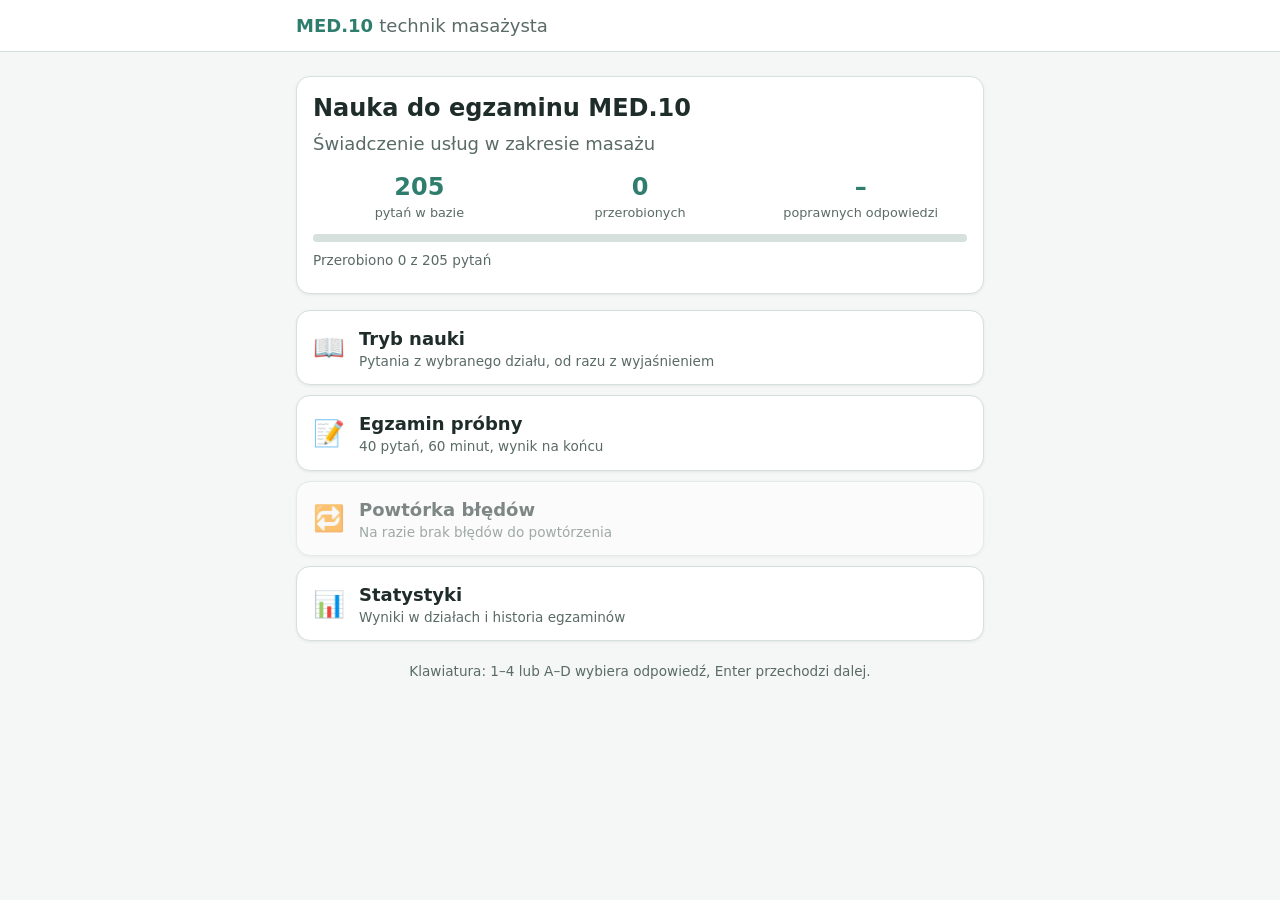
==== technik-masazysta/index.html @ 72b5cc12 "Dodaj aplikację do nauki na egzamin MED.10 (technik masażysta) Tryb nauki, egzamin próbny (40 pytań," ====
<!doctype html>
<html lang="pl">
<head>
  <meta charset="utf-8">
  <meta name="viewport" content="width=device-width, initial-scale=1">
  <meta name="color-scheme" content="light dark">
  <title>MED.10 – nauka do egzaminu</title>
  <link rel="stylesheet" href="style.css">
</head>
<body>
  <header class="naglowek">
    <button type="button" class="logo" data-akcja="menu">MED.10 <span>technik masażysta</span></button>
  </header>

  <main id="app" class="zawartosc">
    <p class="ladowanie">Ładowanie…</p>
  </main>

  <noscript>
    <p class="zawartosc">Ta aplikacja wymaga włączonego JavaScriptu w przeglądarce.</p>
  </noscript>

  <!-- Kolejność ma znaczenie: najpierw przykładowe pytania, potem pełna baza
       (jeśli plik istnieje, nadpisuje window.PYTANIA), na końcu aplikacja. -->
  <script src="pytania-przyklad.js"></script>
  <script src="pytania.js"></script>
  <script src="app.js"></script>
</body>
</html>
---- technik-masazysta/style.css ----
/* MED.10 – spokojne kolory, tryb jasny i ciemny wg ustawień systemu */
:root {
  --tlo: #f4f7f5;
  --karta: #ffffff;
  --tekst: #1f2d2a;
  --tekst-2: #5a6b67;
  --ramka: #d6e0dc;
  --akcent: #2f7d6d;
  --akcent-tekst: #ffffff;
  --akcent-jasny: #e3f1ed;
  --ok: #2e7d4f;
  --ok-tlo: #e3f4e9;
  --blad: #b4463b;
  --blad-tlo: #fbe9e7;
  --ostrzezenie: #9a6a12;
  --ostrzezenie-tlo: #fdf5e2;
  --cien: 0 1px 3px rgba(20, 40, 35, .08);
  --promien: 14px;
  color-scheme: light;
}

@media (prefers-color-scheme: dark) {
  :root {
    --tlo: #121a18;
    --karta: #1b2522;
    --tekst: #e3ebe8;
    --tekst-2: #9fb0ab;
    --ramka: #2f3d39;
    --akcent: #5fb8a3;
    --akcent-tekst: #0f1a17;
    --akcent-jasny: #203632;
    --ok: #6cc795;
    --ok-tlo: #1a3326;
    --blad: #ec8a7f;
    --blad-tlo: #3a1f1c;
    --ostrzezenie: #e5b75a;
    --ostrzezenie-tlo: #352a14;
    --cien: none;
    color-scheme: dark;
  }
}

*, *::before, *::after { box-sizing: border-box; }

html { -webkit-text-size-adjust: 100%; }

body {
  margin: 0;
  background: var(--tlo);
  color: var(--tekst);
  font-family: system-ui, -apple-system, "Segoe UI", Roboto, Arial, sans-serif;
  font-size: 18px;
  line-height: 1.5;
  overflow-x: hidden;
  overflow-wrap: anywhere;
}

h1 { font-size: 1.5rem; line-height: 1.25; margin: .4em 0 .6em; }
h2 { font-size: 1.2rem; margin: 1.4em 0 .6em; }
h3 { font-size: 1.05rem; margin: .2em 0 .6em; }
p { margin: .5em 0; }
code { font-size: .9em; }

button {
  font: inherit;
  color: inherit;
  cursor: pointer;
  -webkit-tap-highlight-color: transparent;
}
button:disabled { cursor: default; }
button:focus-visible { outline: 3px solid var(--akcent); outline-offset: 2px; }

kbd {
  font: inherit;
  font-size: .75em;
  padding: 0 .4em;
  border: 1px solid currentColor;
  border-radius: 4px;
  opacity: .7;
}

/* ---------- Układ ---------- */

.naglowek {
  background: var(--karta);
  border-bottom: 1px solid var(--ramka);
}
.logo {
  display: block;
  width: 100%;
  max-width: 720px;
  margin: 0 auto;
  padding: 12px 16px;
  background: none;
  border: 0;
  text-align: left;
  font-weight: 700;
  color: var(--akcent);
}
.logo span { font-weight: 400; color: var(--tekst-2); }

.zawartosc {
  max-width: 720px;
  margin: 0 auto;
  padding: 12px 16px 48px;
}

.karta {
  background: var(--karta);
  border: 1px solid var(--ramka);
  border-radius: var(--promien);
  padding: 16px;
  margin: 12px 0;
  box-shadow: var(--cien);
}

.maly, .podpowiedz { font-size: .85rem; color: var(--tekst-2); }
.podpowiedz { text-align: center; margin-top: 20px; }

.uwaga {
  font-size: .85rem;
  color: var(--ostrzezenie);
  background: var(--ostrzezenie-tlo);
  border-radius: 10px;
  padding: 10px 14px;
}

/* ---------- Ekran startowy ---------- */

.powitanie h1 { margin-top: 0; }
.podtytul { color: var(--tekst-2); margin-top: -.4em; }

.liczby {
  display: grid;
  grid-template-columns: repeat(3, 1fr);
  gap: 8px;
  text-align: center;
  margin: 12px 0;
}
.liczby strong { display: block; font-size: 1.5rem; color: var(--akcent); }
.liczby span { display: block; font-size: .8rem; color: var(--tekst-2); line-height: 1.3; }

.tryby { display: grid; gap: 10px; margin-top: 16px; }

.tryb {
  display: flex;
  align-items: center;
  gap: 14px;
  width: 100%;
  min-height: 72px;
  padding: 14px 16px;
  text-align: left;
  background: var(--karta);
  border: 1px solid var(--ramka);
  border-radius: var(--promien);
  box-shadow: var(--cien);
}
.tryb:hover:not(:disabled) { border-color: var(--akcent); }
.tryb:disabled { opacity: .55; }
.tryb.wyrozniony { border: 2px solid var(--akcent); background: var(--akcent-jasny); }
.tryb .ikona { font-size: 1.6rem; flex: none; }
.tryb strong { display: block; }
.tryb small { display: block; color: var(--tekst-2); font-size: .85rem; line-height: 1.35; }

/* ---------- Paski postępu ---------- */

.pasek-postepu {
  height: 8px;
  background: var(--ramka);
  border-radius: 99px;
  overflow: hidden;
  margin: 8px 0;
}
.pasek-postepu > div { height: 100%; background: var(--akcent); border-radius: 99px; transition: width .3s; }
.pasek-postepu.cienki { height: 5px; margin-bottom: 0; }
.pasek-postepu.ok > div { background: var(--ok); }
.pasek-postepu.slabo > div { background: var(--blad); }

/* ---------- Wybór działu ---------- */

.lista-dzialow { display: grid; gap: 10px; margin-bottom: 16px; }
.dzial-przycisk {
  display: block;
  width: 100%;
  padding: 14px 16px;
  text-align: left;
  background: var(--karta);
  border: 1px solid var(--ramka);
  border-radius: var(--promien);
}
.dzial-przycisk:hover { border-color: var(--akcent); }
.dzial-nazwa { display: block; font-weight: 600; }
.dzial-info { display: block; font-size: .85rem; color: var(--tekst-2); }

/* ---------- Pytanie ---------- */

.gora-sesji, .gora-egzaminu {
  display: flex;
  flex-wrap: wrap;
  justify-content: space-between;
  gap: 4px 12px;
  font-size: .85rem;
  color: var(--tekst-2);
}
.gora-egzaminu {
  position: sticky;
  top: 0;
  z-index: 5;
  align-items: center;
  margin: 0 -16px;
  padding: 10px 16px;
  background: var(--tlo);
  border-bottom: 1px solid var(--ramka);
  font-size: 1rem;
}
.licznik {
  font-variant-numeric: tabular-nums;
  font-weight: 700;
  color: var(--tekst);
  background: var(--karta);
  border: 1px solid var(--ramka);
  border-radius: 99px;
  padding: 2px 12px;
}
.licznik.malo-czasu { color: var(--blad); border-color: var(--blad); background: var(--blad-tlo); }

.dobrze { color: var(--ok); }
.zle { color: var(--blad); }

.dzial-etykieta {
  font-size: .8rem;
  color: var(--akcent);
  font-weight: 600;
  margin: 16px 0 4px;
}
.tresc { font-size: 1.2rem; line-height: 1.4; margin: 0 0 16px; }

.odpowiedzi { display: grid; gap: 10px; }
.odp {
  display: flex;
  align-items: flex-start;
  gap: 12px;
  width: 100%;
  min-height: 60px;
  padding: 14px;
  text-align: left;
  background: var(--karta);
  border: 2px solid var(--ramka);
  border-radius: var(--promien);
  transition: border-color .15s, background .15s;
}
.odp:hover:not(:disabled) { border-color: var(--akcent); }
.odp .litera {
  flex: none;
  display: inline-flex;
  align-items: center;
  justify-content: center;
  width: 32px;
  height: 32px;
  border-radius: 50%;
  background: var(--akcent-jasny);
  color: var(--akcent);
  font-weight: 700;
}
.odp .tekst { padding-top: 3px; }
.odp:disabled { opacity: 1; }

.odp.wybrana { border-color: var(--akcent); background: var(--akcent-jasny); }
.odp.wybrana .litera { background: var(--akcent); color: var(--akcent-tekst); }
.odp.poprawna { border-color: var(--ok); background: var(--ok-tlo); }
.odp.poprawna .litera { background: var(--ok); color: var(--karta); }
.odp.bledna { border-color: var(--blad); background: var(--blad-tlo); }
.odp.bledna .litera { background: var(--blad); color: var(--karta); }
.odp.wyszarzona { opacity: .55; }

.wyjasnienie {
  margin: 16px 0;
  padding: 14px 16px;
  border-radius: var(--promien);
  border-left: 5px solid;
}
.wyjasnienie.ok { background: var(--ok-tlo); border-color: var(--ok); }
.wyjasnienie.blad { background: var(--blad-tlo); border-color: var(--blad); }
.werdykt { font-weight: 700; margin-top: 0; }
.zrodlo { font-size: .8rem; color: var(--tekst-2); }

/* ---------- Przyciski ---------- */

.glowny, .drugorzedny, .niebezpieczny, .zakoncz {
  display: block;
  width: 100%;
  min-height: 52px;
  margin: 10px 0;
  padding: 12px 16px;
  border-radius: var(--promien);
  font-weight: 600;
  border: 2px solid transparent;
}
.glowny { background: var(--akcent); color: var(--akcent-tekst); }
.drugorzedny { background: transparent; border-color: var(--ramka); color: var(--tekst); }
.niebezpieczny { background: transparent; border-color: var(--blad); color: var(--blad); }
.zakoncz { background: var(--tekst); color: var(--tlo); margin-top: 20px; }
.glowny:disabled, .drugorzedny:disabled { opacity: .4; }

.przyciski { display: grid; gap: 0 10px; }
.nawigacja { display: grid; grid-template-columns: 1fr 1fr; gap: 10px; margin-top: 16px; }
.nawigacja button { margin: 0; }

@media (min-width: 560px) {
  .przyciski { grid-template-columns: 1fr 1fr; }
}

/* ---------- Siatka numerów pytań (egzamin) ---------- */

.siatka {
  display: grid;
  grid-template-columns: repeat(auto-fill, minmax(44px, 1fr));
  gap: 6px;
}
.nr {
  min-height: 44px;
  padding: 0;
  border-radius: 10px;
  background: var(--karta);
  border: 1px solid var(--ramka);
  font-size: .9rem;
}
.nr.odpowiedziane { background: var(--akcent-jasny); border-color: var(--akcent); color: var(--akcent); font-weight: 700; }
.nr.trafione { background: var(--ok-tlo); border-color: var(--ok); color: var(--ok); font-weight: 700; }
.nr.chybione { background: var(--blad-tlo); border-color: var(--blad); color: var(--blad); font-weight: 700; }
.nr.biezace { outline: 3px solid var(--tekst); outline-offset: 1px; }

.przelacznik {
  display: flex;
  align-items: flex-start;
  gap: 14px;
  cursor: pointer;
}
.przelacznik input { flex: none; width: 24px; height: 24px; margin: 2px 0 0; accent-color: var(--akcent); }
.przelacznik strong { display: block; }
.przelacznik small { display: block; color: var(--tekst-2); font-size: .85rem; line-height: 1.35; }

/* ---------- Wyniki ---------- */

.wynik, .wynik-sesji { text-align: center; }
.duzy { font-size: 2rem; font-weight: 700; margin: .2em 0; }
.werdykt-egzaminu { font-size: 2.2rem; font-weight: 800; letter-spacing: .05em; margin: .2em 0; }
.wynik.zdany { border: 2px solid var(--ok); background: var(--ok-tlo); }
.wynik.zdany .werdykt-egzaminu { color: var(--ok); }
.wynik.niezdany { border: 2px solid var(--blad); background: var(--blad-tlo); }
.wynik.niezdany .werdykt-egzaminu { color: var(--blad); }

.przeglad .twoja { color: var(--blad); }
.przeglad .poprawna-odp { color: var(--ok); }

/* ---------- Statystyki ---------- */

.stat-dzial + .stat-dzial { border-top: 1px solid var(--ramka); padding-top: 12px; margin-top: 12px; }
.stat-naglowek { display: flex; justify-content: space-between; gap: 12px; font-weight: 600; }
.stat-dzial .pasek-postepu { margin-bottom: 4px; }

.historia { list-style: none; padding: 0; margin: 0; }
.historia li {
  display: flex;
  flex-wrap: wrap;
  align-items: center;
  justify-content: space-between;
  gap: 4px 12px;
  padding: 12px 16px;
  margin-bottom: 8px;
  background: var(--karta);
  border: 1px solid var(--ramka);
  border-radius: var(--promien);
}
.odznaka {
  font-size: .75rem;
  font-weight: 700;
  padding: 2px 10px;
  border-radius: 99px;
}
.odznaka.ok { color: var(--ok); background: var(--ok-tlo); }
.odznaka.blad { color: var(--blad); background: var(--blad-tlo); }

.ladowanie { color: var(--tekst-2); text-align: center; }

@media (prefers-reduced-motion: reduce) {
  * { transition: none !important; scroll-behavior: auto !important; }
}
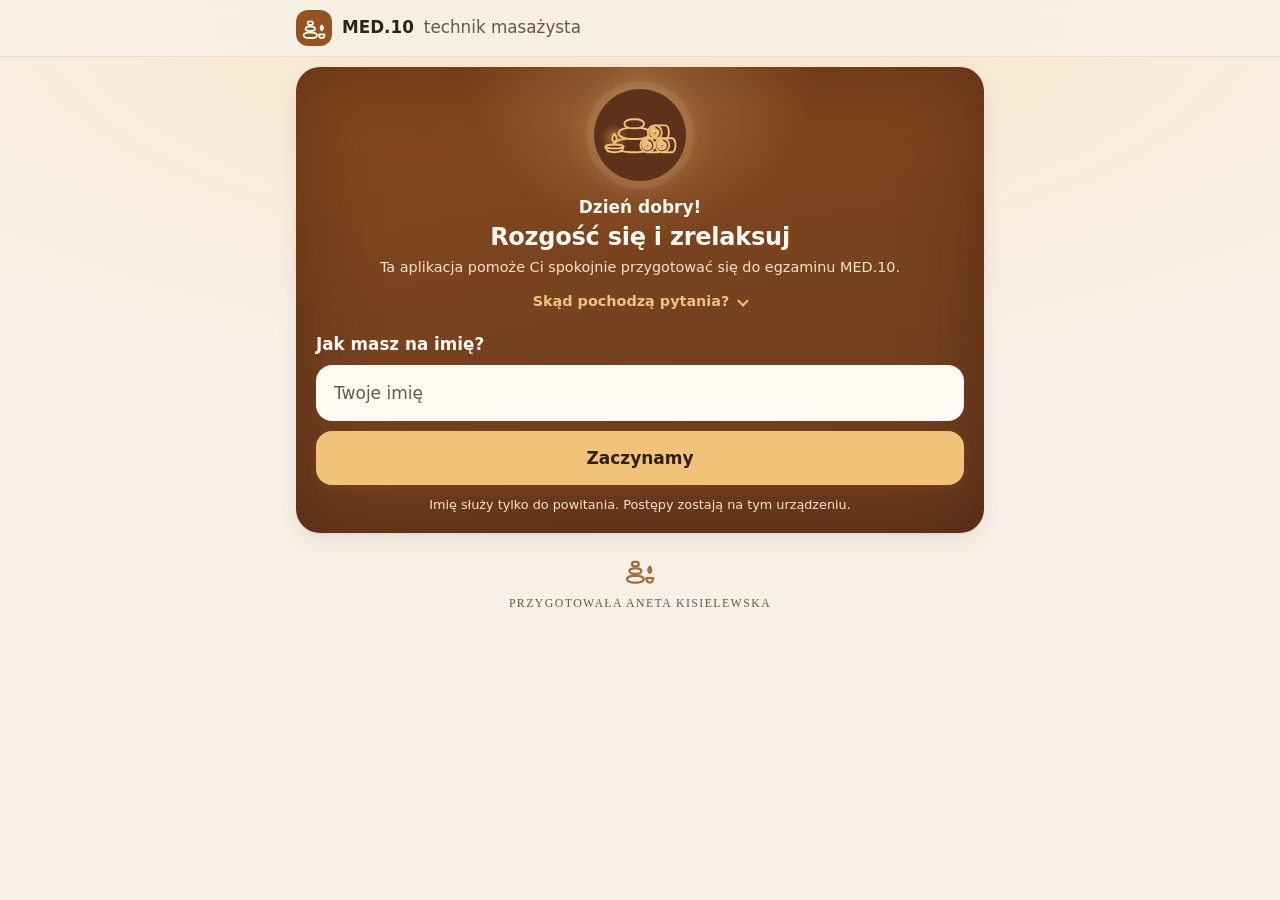
==== commit 2fbf96af: "Nowy wygląd „Olejek i świeca”, imię ucznia i pełna baza 401 pytań - ciepły design gabinetu (jasny i " ====
--- a/technik-masazysta/index.html
+++ b/technik-masazysta/index.html
@@ -5,11 +5,20 @@
   <meta name="viewport" content="width=device-width, initial-scale=1">
   <meta name="color-scheme" content="light dark">
   <title>MED.10 – nauka do egzaminu</title>
+  <meta name="theme-color" content="#f7f0e6" media="(prefers-color-scheme: light)">
+  <meta name="theme-color" content="#1a120d" media="(prefers-color-scheme: dark)">
+  <meta name="apple-mobile-web-app-title" content="MED.10">
+  <link rel="icon" href="favicon.svg" type="image/svg+xml">
+  <link rel="icon" href="icon-192.png" sizes="192x192" type="image/png">
+  <link rel="apple-touch-icon" href="apple-touch-icon.png">
   <link rel="stylesheet" href="style.css">
 </head>
 <body>
   <header class="naglowek">
-    <button type="button" class="logo" data-akcja="menu">MED.10 <span>technik masażysta</span></button>
+    <div class="naglowek-wnetrze">
+      <button type="button" class="logo" data-akcja="menu">MED.10 <span>technik masażysta</span></button>
+      <button type="button" class="kto" id="kto" data-akcja="imie" hidden></button>
+    </div>
   </header>
 
   <main id="app" class="zawartosc">
--- a/technik-masazysta/style.css
+++ b/technik-masazysta/style.css
@@ -1,388 +1,505 @@
-/* MED.10 – spokojne kolory, tryb jasny i ciemny wg ustawień systemu */
+/* MED.10 – wygląd „Olejek i świeca”: ciepły gabinet masażu w półcieniu.
+   Motyw jasny domyślnie, ciemny wg ustawień systemu (prefers-color-scheme). */
+
 :root {
-  --tlo: #f4f7f5;
-  --karta: #ffffff;
-  --tekst: #1f2d2a;
-  --tekst-2: #5a6b67;
-  --ramka: #d6e0dc;
-  --akcent: #2f7d6d;
-  --akcent-tekst: #ffffff;
-  --akcent-jasny: #e3f1ed;
-  --ok: #2e7d4f;
-  --ok-tlo: #e3f4e9;
-  --blad: #b4463b;
-  --blad-tlo: #fbe9e7;
-  --ostrzezenie: #9a6a12;
-  --ostrzezenie-tlo: #fdf5e2;
-  --cien: 0 1px 3px rgba(20, 40, 35, .08);
-  --promien: 14px;
+  --tlo: #f7f0e6;          /* ciepły len, ręcznik */
+  --karta: #fffaf3;
+  --karta-2: #f9f0e3;
+  --tekst: #2e2219;        /* espresso */
+  --tekst-2: #6b5646;
+  --ramka: #e8dccb;
+  --akcent: #93541f;       /* drewno tekowe / cynamon */
+  --akcent-tekst: #fff8ee;
+  --akcent-jasny: #f6e3d6;
+  --hero-od: #6a3a20;      /* półcień */
+  --hero-do: #86491f;      /* światło świecy */
+  --hero-tekst: #fff8ee;
+  --hero-tekst-2: #f7e2c8;
+  --hero-pasek: #f2c27b;   /* miód */
+  --hero-przycisk-tekst: #2e2219;
+  --godlo-tlo: #5e321a;
+  --godlo-motyw: url("data:image/svg+xml,%3Csvg xmlns='http://www.w3.org/2000/svg' viewBox='0 0 120 120'%3E%3Cdefs%3E%3CradialGradient id='poswiata'%3E%3Cstop offset='0' stop-color='%23ffb45a' stop-opacity='.45'/%3E%3Cstop offset='1' stop-color='%23ffb45a' stop-opacity='0'/%3E%3C/radialGradient%3E%3C/defs%3E%3Cg transform='translate%2860 61%29 scale%281.15%29 translate%28-59 -68%29'%3E%3Cg fill='none' stroke='%23f2c27b' stroke-width='2.3' stroke-linecap='round' stroke-linejoin='round'%3E%3Crect x='27' y='71' width='50' height='17' rx='21' ry='8.5' fill='%235e321a'/%3E%3Crect x='33' y='58' width='38' height='14' rx='15.96' ry='7' fill='%235e321a'/%3E%3Crect x='40' y='48' width='24' height='11' rx='10.08' ry='5.5' fill='%235e321a'/%3E%3Cpath d='M77 55.5H90.17a3.83 8.5 0 0 1 0 17H77' fill='%235e321a'/%3E%3Ccircle cx='77' cy='64' r='8.5' fill='%235e321a'/%3E%3Cpath d='M76.1 64 L76.06 63.88 L76.03 63.74 L76.03 63.6 L76.05 63.45 L76.09 63.3 L76.15 63.15 L76.24 63.01 L76.35 62.87 L76.48 62.75 L76.64 62.65 L76.81 62.56 L77 62.5 L77.2 62.46 L77.41 62.46 L77.63 62.48 L77.85 62.53 L78.06 62.61 L78.27 62.73 L78.47 62.87 L78.64 63.05 L78.8 63.25 L78.93 63.48 L79.03 63.73 L79.1 64 L79.13 64.28 L79.12 64.57 L79.08 64.86 L78.99 65.15 L78.86 65.43 L78.7 65.7 L78.49 65.94 L78.25 66.16 L77.97 66.35 L77.67 66.51 L77.35 66.62 L77 66.7 L76.64 66.72 L76.28 66.7 L75.91 66.63 L75.55 66.51 L75.21 66.34 L74.88 66.12 L74.58 65.85 L74.32 65.55 L74.09 65.2 L73.91 64.83 L73.78 64.42 L73.7 64 L73.68 63.56 L73.72 63.12 L73.82 62.68 L73.97 62.25 L74.19 61.84 L74.46 61.46 L74.78 61.11 L75.15 60.8 L75.57 60.54 L76.02 60.33 L76.5 60.19 L77 60.11 L77.51 60.09 L78.03 60.14 L78.55 60.26 L79.05 60.45 L79.52 60.71 L79.97 61.03 L80.37 61.42 L80.72 61.85 L81.01 62.34 L81.24 62.86 L81.41 63.42 L81.49 64 L81.5 64.59 L81.44 65.19 L81.29 65.78 L81.06 66.35 L80.76 66.89 L80.39 67.39 L79.95 67.84 L79.45 68.24 L78.89 68.57 L78.29 68.82 L77.66 69 L77 69.09 L76.33 69.1 L75.66 69.02 L74.99 68.84 L74.35 68.58 L73.75 68.24 L73.19 67.81 L72.68 67.31 L72.24 66.75 L71.88 66.12 L71.6 65.45 L71.41 64.74 L71.31 64 L71.31 63.25 L71.41 62.5 L71.6 61.76 L71.9 61.05 L72.29 60.38 L72.76 59.76 L73.32 59.21 L73.95 58.73 L74.65 58.33 L75.4 58.02 L76.19 57.81 L77 57.71' fill='none'/%3E%3Cpath d='M68 71H81.17a3.83 8.5 0 0 1 0 17H68' fill='%235e321a'/%3E%3Ccircle cx='68' cy='79.5' r='8.5' fill='%235e321a'/%3E%3Cpath d='M67.1 79.5 L67.06 79.38 L67.03 79.24 L67.03 79.1 L67.05 78.95 L67.09 78.8 L67.15 78.65 L67.24 78.51 L67.35 78.37 L67.48 78.25 L67.64 78.15 L67.81 78.06 L68 78 L68.2 77.96 L68.41 77.96 L68.63 77.98 L68.85 78.03 L69.06 78.11 L69.27 78.23 L69.47 78.37 L69.64 78.55 L69.8 78.75 L69.93 78.98 L70.03 79.23 L70.1 79.5 L70.13 79.78 L70.12 80.07 L70.08 80.36 L69.99 80.65 L69.86 80.93 L69.7 81.2 L69.49 81.44 L69.25 81.66 L68.97 81.85 L68.67 82.01 L68.35 82.12 L68 82.2 L67.64 82.22 L67.28 82.2 L66.91 82.13 L66.55 82.01 L66.21 81.84 L65.88 81.62 L65.58 81.35 L65.32 81.05 L65.09 80.7 L64.91 80.33 L64.78 79.92 L64.7 79.5 L64.68 79.06 L64.72 78.62 L64.82 78.18 L64.97 77.75 L65.19 77.34 L65.46 76.96 L65.78 76.61 L66.15 76.3 L66.57 76.04 L67.02 75.83 L67.5 75.69 L68 75.61 L68.51 75.59 L69.03 75.64 L69.55 75.76 L70.05 75.95 L70.52 76.21 L70.97 76.53 L71.37 76.92 L71.72 77.35 L72.01 77.84 L72.24 78.36 L72.41 78.92 L72.49 79.5 L72.5 80.09 L72.44 80.69 L72.29 81.28 L72.06 81.85 L71.76 82.39 L71.39 82.89 L70.95 83.34 L70.45 83.74 L69.89 84.07 L69.29 84.32 L68.66 84.5 L68 84.59 L67.33 84.6 L66.66 84.52 L65.99 84.34 L65.35 84.08 L64.75 83.74 L64.19 83.31 L63.68 82.81 L63.24 82.25 L62.88 81.62 L62.6 80.95 L62.41 80.24 L62.31 79.5 L62.31 78.75 L62.41 78 L62.6 77.26 L62.9 76.55 L63.29 75.88 L63.76 75.26 L64.32 74.71 L64.95 74.23 L65.65 73.83 L66.4 73.52 L67.19 73.31 L68 73.21' fill='none'/%3E%3Cpath d='M86 71H98.17a3.83 8.5 0 0 1 0 17H86' fill='%235e321a'/%3E%3Ccircle cx='86' cy='79.5' r='8.5' fill='%235e321a'/%3E%3Cpath d='M85.1 79.5 L85.06 79.38 L85.03 79.24 L85.03 79.1 L85.05 78.95 L85.09 78.8 L85.15 78.65 L85.24 78.51 L85.35 78.37 L85.48 78.25 L85.64 78.15 L85.81 78.06 L86 78 L86.2 77.96 L86.41 77.96 L86.63 77.98 L86.85 78.03 L87.06 78.11 L87.27 78.23 L87.47 78.37 L87.64 78.55 L87.8 78.75 L87.93 78.98 L88.03 79.23 L88.1 79.5 L88.13 79.78 L88.12 80.07 L88.08 80.36 L87.99 80.65 L87.86 80.93 L87.7 81.2 L87.49 81.44 L87.25 81.66 L86.97 81.85 L86.67 82.01 L86.35 82.12 L86 82.2 L85.64 82.22 L85.28 82.2 L84.91 82.13 L84.55 82.01 L84.21 81.84 L83.88 81.62 L83.58 81.35 L83.32 81.05 L83.09 80.7 L82.91 80.33 L82.78 79.92 L82.7 79.5 L82.68 79.06 L82.72 78.62 L82.82 78.18 L82.97 77.75 L83.19 77.34 L83.46 76.96 L83.78 76.61 L84.15 76.3 L84.57 76.04 L85.02 75.83 L85.5 75.69 L86 75.61 L86.51 75.59 L87.03 75.64 L87.55 75.76 L88.05 75.95 L88.52 76.21 L88.97 76.53 L89.37 76.92 L89.72 77.35 L90.01 77.84 L90.24 78.36 L90.41 78.92 L90.49 79.5 L90.5 80.09 L90.44 80.69 L90.29 81.28 L90.06 81.85 L89.76 82.39 L89.39 82.89 L88.95 83.34 L88.45 83.74 L87.89 84.07 L87.29 84.32 L86.66 84.5 L86 84.59 L85.33 84.6 L84.66 84.52 L83.99 84.34 L83.35 84.08 L82.75 83.74 L82.19 83.31 L81.68 82.81 L81.24 82.25 L80.88 81.62 L80.6 80.95 L80.41 80.24 L80.31 79.5 L80.31 78.75 L80.41 78 L80.6 77.26 L80.9 76.55 L81.29 75.88 L81.76 75.26 L82.32 74.71 L82.95 74.23 L83.65 73.83 L84.4 73.52 L85.19 73.31 L86 73.21' fill='none'/%3E%3Ccircle cx='28' cy='70' r='16' fill='url%28%23poswiata%29' stroke='none'/%3E%3Cpath d='M17 81C17 86.5 22 88 28 88S39 86.5 39 81' fill='%235e321a'/%3E%3Cellipse cx='28' cy='81' rx='11' ry='2.4' fill='%235e321a'/%3E%3Cpath d='M28 78.6V76'/%3E%3Cpath d='M28 65.5C31.4 70 31.4 74.4 28 75.4 24.6 74.4 24.6 70 28 65.5Z' fill='%235e321a'/%3E%3C/g%3E%3C/g%3E%3C/svg%3E");
+  --poswiata: rgba(255, 206, 140, .30);
+  --winieta: radial-gradient(120% 70% at 50% 0%, rgba(255, 222, 180, .55), transparent 60%);
+  --ok: #36703a;
+  --ok-tlo: #e7f1dc;
+  --blad: #b02a22;
+  --blad-tlo: #fbe4dc;
+  --ostrzezenie: #8a5a0a;
+  --ostrzezenie-tlo: #fbefd6;
+  --t-oliwka: #e8ead2;   --i-oliwka: #5b6324;
+  --t-wrzos: #eee4ec;    --i-wrzos: #74476a;
+  --t-glina: #f8e0d2;    --i-glina: #9a4426;
+  --t-miod: #f8e8c6;     --i-miod: #7f5a10;
+  --cien: 0 1px 2px rgba(74, 44, 20, .07), 0 6px 20px rgba(110, 64, 30, .10);
+  --cien-przycisk: 0 3px 10px rgba(147, 84, 31, .30);
+  --ramka-karty: transparent;
   color-scheme: light;
 }
 
 @media (prefers-color-scheme: dark) {
   :root {
-    --tlo: #121a18;
-    --karta: #1b2522;
-    --tekst: #e3ebe8;
-    --tekst-2: #9fb0ab;
-    --ramka: #2f3d39;
-    --akcent: #5fb8a3;
-    --akcent-tekst: #0f1a17;
-    --akcent-jasny: #203632;
-    --ok: #6cc795;
-    --ok-tlo: #1a3326;
-    --blad: #ec8a7f;
-    --blad-tlo: #3a1f1c;
-    --ostrzezenie: #e5b75a;
-    --ostrzezenie-tlo: #352a14;
-    --cien: none;
+    --tlo: #1a120d;          /* gabinet przy świecach */
+    --karta: #251a13;
+    --karta-2: #2e2118;
+    --tekst: #f3e6d6;
+    --tekst-2: #c0a58c;
+    --ramka: #3d2c20;
+    --akcent: #e0a15a;       /* bursztyn */
+    --akcent-tekst: #2a1a0c;
+    --akcent-jasny: #3a2715;
+    --hero-od: #2e1c11;
+    --hero-do: #5a3520;
+    --hero-tekst: #fbecd8;
+    --hero-tekst-2: #e9cfae;
+    --hero-pasek: #e0a15a;
+    --hero-przycisk-tekst: #2a1a0c;
+    --godlo-tlo: #2a190f;
+    --godlo-motyw: url("data:image/svg+xml,%3Csvg xmlns='http://www.w3.org/2000/svg' viewBox='0 0 120 120'%3E%3Cdefs%3E%3CradialGradient id='poswiata'%3E%3Cstop offset='0' stop-color='%23ffb45a' stop-opacity='.45'/%3E%3Cstop offset='1' stop-color='%23ffb45a' stop-opacity='0'/%3E%3C/radialGradient%3E%3C/defs%3E%3Cg transform='translate%2860 61%29 scale%281.15%29 translate%28-59 -68%29'%3E%3Cg fill='none' stroke='%23e0a15a' stroke-width='2.3' stroke-linecap='round' stroke-linejoin='round'%3E%3Crect x='27' y='71' width='50' height='17' rx='21' ry='8.5' fill='%232a190f'/%3E%3Crect x='33' y='58' width='38' height='14' rx='15.96' ry='7' fill='%232a190f'/%3E%3Crect x='40' y='48' width='24' height='11' rx='10.08' ry='5.5' fill='%232a190f'/%3E%3Cpath d='M77 55.5H90.17a3.83 8.5 0 0 1 0 17H77' fill='%232a190f'/%3E%3Ccircle cx='77' cy='64' r='8.5' fill='%232a190f'/%3E%3Cpath d='M76.1 64 L76.06 63.88 L76.03 63.74 L76.03 63.6 L76.05 63.45 L76.09 63.3 L76.15 63.15 L76.24 63.01 L76.35 62.87 L76.48 62.75 L76.64 62.65 L76.81 62.56 L77 62.5 L77.2 62.46 L77.41 62.46 L77.63 62.48 L77.85 62.53 L78.06 62.61 L78.27 62.73 L78.47 62.87 L78.64 63.05 L78.8 63.25 L78.93 63.48 L79.03 63.73 L79.1 64 L79.13 64.28 L79.12 64.57 L79.08 64.86 L78.99 65.15 L78.86 65.43 L78.7 65.7 L78.49 65.94 L78.25 66.16 L77.97 66.35 L77.67 66.51 L77.35 66.62 L77 66.7 L76.64 66.72 L76.28 66.7 L75.91 66.63 L75.55 66.51 L75.21 66.34 L74.88 66.12 L74.58 65.85 L74.32 65.55 L74.09 65.2 L73.91 64.83 L73.78 64.42 L73.7 64 L73.68 63.56 L73.72 63.12 L73.82 62.68 L73.97 62.25 L74.19 61.84 L74.46 61.46 L74.78 61.11 L75.15 60.8 L75.57 60.54 L76.02 60.33 L76.5 60.19 L77 60.11 L77.51 60.09 L78.03 60.14 L78.55 60.26 L79.05 60.45 L79.52 60.71 L79.97 61.03 L80.37 61.42 L80.72 61.85 L81.01 62.34 L81.24 62.86 L81.41 63.42 L81.49 64 L81.5 64.59 L81.44 65.19 L81.29 65.78 L81.06 66.35 L80.76 66.89 L80.39 67.39 L79.95 67.84 L79.45 68.24 L78.89 68.57 L78.29 68.82 L77.66 69 L77 69.09 L76.33 69.1 L75.66 69.02 L74.99 68.84 L74.35 68.58 L73.75 68.24 L73.19 67.81 L72.68 67.31 L72.24 66.75 L71.88 66.12 L71.6 65.45 L71.41 64.74 L71.31 64 L71.31 63.25 L71.41 62.5 L71.6 61.76 L71.9 61.05 L72.29 60.38 L72.76 59.76 L73.32 59.21 L73.95 58.73 L74.65 58.33 L75.4 58.02 L76.19 57.81 L77 57.71' fill='none'/%3E%3Cpath d='M68 71H81.17a3.83 8.5 0 0 1 0 17H68' fill='%232a190f'/%3E%3Ccircle cx='68' cy='79.5' r='8.5' fill='%232a190f'/%3E%3Cpath d='M67.1 79.5 L67.06 79.38 L67.03 79.24 L67.03 79.1 L67.05 78.95 L67.09 78.8 L67.15 78.65 L67.24 78.51 L67.35 78.37 L67.48 78.25 L67.64 78.15 L67.81 78.06 L68 78 L68.2 77.96 L68.41 77.96 L68.63 77.98 L68.85 78.03 L69.06 78.11 L69.27 78.23 L69.47 78.37 L69.64 78.55 L69.8 78.75 L69.93 78.98 L70.03 79.23 L70.1 79.5 L70.13 79.78 L70.12 80.07 L70.08 80.36 L69.99 80.65 L69.86 80.93 L69.7 81.2 L69.49 81.44 L69.25 81.66 L68.97 81.85 L68.67 82.01 L68.35 82.12 L68 82.2 L67.64 82.22 L67.28 82.2 L66.91 82.13 L66.55 82.01 L66.21 81.84 L65.88 81.62 L65.58 81.35 L65.32 81.05 L65.09 80.7 L64.91 80.33 L64.78 79.92 L64.7 79.5 L64.68 79.06 L64.72 78.62 L64.82 78.18 L64.97 77.75 L65.19 77.34 L65.46 76.96 L65.78 76.61 L66.15 76.3 L66.57 76.04 L67.02 75.83 L67.5 75.69 L68 75.61 L68.51 75.59 L69.03 75.64 L69.55 75.76 L70.05 75.95 L70.52 76.21 L70.97 76.53 L71.37 76.92 L71.72 77.35 L72.01 77.84 L72.24 78.36 L72.41 78.92 L72.49 79.5 L72.5 80.09 L72.44 80.69 L72.29 81.28 L72.06 81.85 L71.76 82.39 L71.39 82.89 L70.95 83.34 L70.45 83.74 L69.89 84.07 L69.29 84.32 L68.66 84.5 L68 84.59 L67.33 84.6 L66.66 84.52 L65.99 84.34 L65.35 84.08 L64.75 83.74 L64.19 83.31 L63.68 82.81 L63.24 82.25 L62.88 81.62 L62.6 80.95 L62.41 80.24 L62.31 79.5 L62.31 78.75 L62.41 78 L62.6 77.26 L62.9 76.55 L63.29 75.88 L63.76 75.26 L64.32 74.71 L64.95 74.23 L65.65 73.83 L66.4 73.52 L67.19 73.31 L68 73.21' fill='none'/%3E%3Cpath d='M86 71H98.17a3.83 8.5 0 0 1 0 17H86' fill='%232a190f'/%3E%3Ccircle cx='86' cy='79.5' r='8.5' fill='%232a190f'/%3E%3Cpath d='M85.1 79.5 L85.06 79.38 L85.03 79.24 L85.03 79.1 L85.05 78.95 L85.09 78.8 L85.15 78.65 L85.24 78.51 L85.35 78.37 L85.48 78.25 L85.64 78.15 L85.81 78.06 L86 78 L86.2 77.96 L86.41 77.96 L86.63 77.98 L86.85 78.03 L87.06 78.11 L87.27 78.23 L87.47 78.37 L87.64 78.55 L87.8 78.75 L87.93 78.98 L88.03 79.23 L88.1 79.5 L88.13 79.78 L88.12 80.07 L88.08 80.36 L87.99 80.65 L87.86 80.93 L87.7 81.2 L87.49 81.44 L87.25 81.66 L86.97 81.85 L86.67 82.01 L86.35 82.12 L86 82.2 L85.64 82.22 L85.28 82.2 L84.91 82.13 L84.55 82.01 L84.21 81.84 L83.88 81.62 L83.58 81.35 L83.32 81.05 L83.09 80.7 L82.91 80.33 L82.78 79.92 L82.7 79.5 L82.68 79.06 L82.72 78.62 L82.82 78.18 L82.97 77.75 L83.19 77.34 L83.46 76.96 L83.78 76.61 L84.15 76.3 L84.57 76.04 L85.02 75.83 L85.5 75.69 L86 75.61 L86.51 75.59 L87.03 75.64 L87.55 75.76 L88.05 75.95 L88.52 76.21 L88.97 76.53 L89.37 76.92 L89.72 77.35 L90.01 77.84 L90.24 78.36 L90.41 78.92 L90.49 79.5 L90.5 80.09 L90.44 80.69 L90.29 81.28 L90.06 81.85 L89.76 82.39 L89.39 82.89 L88.95 83.34 L88.45 83.74 L87.89 84.07 L87.29 84.32 L86.66 84.5 L86 84.59 L85.33 84.6 L84.66 84.52 L83.99 84.34 L83.35 84.08 L82.75 83.74 L82.19 83.31 L81.68 82.81 L81.24 82.25 L80.88 81.62 L80.6 80.95 L80.41 80.24 L80.31 79.5 L80.31 78.75 L80.41 78 L80.6 77.26 L80.9 76.55 L81.29 75.88 L81.76 75.26 L82.32 74.71 L82.95 74.23 L83.65 73.83 L84.4 73.52 L85.19 73.31 L86 73.21' fill='none'/%3E%3Ccircle cx='28' cy='70' r='16' fill='url%28%23poswiata%29' stroke='none'/%3E%3Cpath d='M17 81C17 86.5 22 88 28 88S39 86.5 39 81' fill='%232a190f'/%3E%3Cellipse cx='28' cy='81' rx='11' ry='2.4' fill='%232a190f'/%3E%3Cpath d='M28 78.6V76'/%3E%3Cpath d='M28 65.5C31.4 70 31.4 74.4 28 75.4 24.6 74.4 24.6 70 28 65.5Z' fill='%232a190f'/%3E%3C/g%3E%3C/g%3E%3C/svg%3E");
+    --poswiata: rgba(255, 170, 80, .28);
+    --winieta: radial-gradient(120% 60% at 50% 0%, rgba(224, 150, 70, .16), transparent 65%);
+    --ok: #8fcf7e;
+    --ok-tlo: #1f2c17;
+    --blad: #f0846f;
+    --blad-tlo: #3d1c15;
+    --ostrzezenie: #e8b860;
+    --ostrzezenie-tlo: #33250f;
+    --t-oliwka: #2c2d18;   --i-oliwka: #c9cf8a;
+    --t-wrzos: #33222f;    --i-wrzos: #e0b4d4;
+    --t-glina: #3a2017;    --i-glina: #f0a585;
+    --t-miod: #3a2c12;     --i-miod: #ecc26d;
+    --cien: 0 6px 22px rgba(0, 0, 0, .35);
+    --cien-przycisk: 0 0 18px rgba(224, 161, 90, .22);
+    --ramka-karty: #33251b;
     color-scheme: dark;
   }
-}
-
-*, *::before, *::after { box-sizing: border-box; }
+.logo::before { background-image: url("data:image/svg+xml,%3Csvg xmlns='http://www.w3.org/2000/svg' viewBox='0 0 24 24'%3E%3Cg fill='none' stroke='%232a1a0c' stroke-width='1.8' stroke-linecap='round' stroke-linejoin='round'%3E%3Crect x='1.6' y='16.6' width='13.4' height='5.4' rx='5' ry='2.7'/%3E%3Crect x='3.6' y='10.6' width='9.4' height='4.4' rx='3.6' ry='2.2'/%3E%3Crect x='5.6' y='5.4' width='5.4' height='3.6' rx='2' ry='1.8'/%3E%3Cpath d='M17 18.4h5.6c0 2.2-1.3 3.6-2.8 3.6s-2.8-1.4-2.8-3.6z'/%3E%3Cpath d='M19.8 9.4c1.3 1.6 1.5 3.6 0 4.9-1.5-1.3-1.3-3.3 0-4.9z'/%3E%3C/g%3E%3C/svg%3E"); }
+}
 
 html { -webkit-text-size-adjust: 100%; }
-
+/* ---------- Baza ---------- */
 body {
   margin: 0;
+  min-height: 100vh;
+  overflow-x: hidden;
+  -webkit-tap-highlight-color: transparent;
+  --promien: 18px;
+  --promien-maly: 12px;
+  background: var(--winieta), var(--tlo);
+  color: var(--tekst);
+  font-family: ui-rounded, "SF Pro Rounded", system-ui, -apple-system, "Segoe UI", Roboto, Arial, sans-serif;
+  font-size: 17px;
+  line-height: 1.5;
+  overflow-wrap: anywhere;
+}
+*, *::before, *::after { box-sizing: border-box; }
+h1 { font-size: 1.6rem; line-height: 1.2; letter-spacing: -.01em; margin: .3em 0 .5em; font-weight: 750; }
+h2 { font-size: 1.15rem; margin: 1.4em 0 .6em; font-weight: 700; }
+p { margin: .5em 0; }
+button { font: inherit; color: inherit; cursor: pointer; }
+
+/* ---------- nagłówek ---------- */
+.naglowek {
+  position: sticky; top: 0; z-index: 10;
   background: var(--tlo);
-  color: var(--tekst);
-  font-family: system-ui, -apple-system, "Segoe UI", Roboto, Arial, sans-serif;
-  font-size: 18px;
-  line-height: 1.5;
-  overflow-x: hidden;
-  overflow-wrap: anywhere;
-}
-
-h1 { font-size: 1.5rem; line-height: 1.25; margin: .4em 0 .6em; }
-h2 { font-size: 1.2rem; margin: 1.4em 0 .6em; }
-h3 { font-size: 1.05rem; margin: .2em 0 .6em; }
-p { margin: .5em 0; }
+  background: color-mix(in srgb, var(--tlo) 88%, transparent);
+  backdrop-filter: blur(10px);
+  -webkit-backdrop-filter: blur(10px);
+  border-bottom: 1px solid var(--ramka);
+}
+.naglowek-wnetrze {
+  display: flex; align-items: center; justify-content: space-between; gap: 8px;
+  max-width: 720px; margin: 0 auto; padding: 0 16px; min-height: 56px;
+}
+.logo {
+  display: flex; align-items: center; gap: 10px; min-height: 48px;
+  padding: 0; background: none; border: 0; text-align: left;
+  font-weight: 800; font-size: 1.05rem; color: var(--tekst);
+}
+.logo::before {
+  content: ""; flex: none; width: 36px; height: 36px; border-radius: 12px;
+  background: var(--akcent) url("data:image/svg+xml,%3Csvg xmlns='http://www.w3.org/2000/svg' viewBox='0 0 24 24'%3E%3Cg fill='none' stroke='%23fff8ee' stroke-width='1.8' stroke-linecap='round' stroke-linejoin='round'%3E%3Crect x='1.6' y='16.6' width='13.4' height='5.4' rx='5' ry='2.7'/%3E%3Crect x='3.6' y='10.6' width='9.4' height='4.4' rx='3.6' ry='2.2'/%3E%3Crect x='5.6' y='5.4' width='5.4' height='3.6' rx='2' ry='1.8'/%3E%3Cpath d='M17 18.4h5.6c0 2.2-1.3 3.6-2.8 3.6s-2.8-1.4-2.8-3.6z'/%3E%3Cpath d='M19.8 9.4c1.3 1.6 1.5 3.6 0 4.9-1.5-1.3-1.3-3.3 0-4.9z'/%3E%3C/g%3E%3C/svg%3E") center / 24px no-repeat;
+}
+.logo span { font-weight: 500; color: var(--tekst-2); }
+
+.kto {
+  display: inline-flex; align-items: center; gap: 8px; min-width: 0; max-width: 55%;
+  min-height: 44px; padding: 4px 14px 4px 4px;
+  background: var(--karta); border: 1px solid var(--ramka); border-radius: 99px;
+  font-size: .9rem; box-shadow: var(--cien);
+}
+.kto[hidden] { display: none; }
+.kto-nazwa { font-weight: 700; overflow: hidden; text-overflow: ellipsis; white-space: nowrap; min-width: 0; }
+.kto-zmien { color: var(--akcent); font-size: .8rem; font-weight: 600; flex: none; }
+
+.awatar {
+  flex: none; display: inline-flex; align-items: center; justify-content: center;
+  width: 44px; height: 44px; border-radius: 50%;
+  background: var(--t-oliwka); color: var(--i-oliwka); font-weight: 800; font-size: 1.1rem;
+}
+.maly-awatar { width: 34px; height: 34px; font-size: .9rem; }
+
+.zawartosc { max-width: 720px; margin: 0 auto; padding: 10px 16px 24px; }
+
+.karta {
+  background: var(--karta);
+  border: 1px solid var(--ramka-karty);
+  border-radius: var(--promien);
+  padding: 18px;
+  margin: 12px 0;
+  box-shadow: var(--cien);
+}
+.maly, .podpowiedz { font-size: .85rem; color: var(--tekst-2); }
+
+/* ---------- ekran startowy ---------- */
+.powitanie {
+  background:
+    radial-gradient(circle at 100% 0%, var(--poswiata), transparent 40%),
+    linear-gradient(160deg, var(--hero-do), var(--hero-od));
+  color: var(--hero-tekst);
+  border: 0;
+  position: relative; overflow: hidden;
+  box-shadow: var(--cien), inset 0 0 60px rgba(40, 18, 6, .35); /* winieta */
+}
+.powitanie { padding: 14px 16px; margin-top: 0; }
+.powitanie h1 { margin: 0 0 2px; font-size: 1.3rem; }
+.powitanie .nadtytul { margin: 0 0 2px; font-size: .9rem; color: var(--hero-tekst-2); font-weight: 600; }
+.powitanie .podtytul { margin: 0 0 10px; font-size: .88rem; color: var(--hero-tekst-2); }
+.powitanie .maly { color: var(--hero-tekst-2); margin: 6px 0 0; font-size: .78rem; line-height: 1.35; }
+.powitanie .liczby { margin: 0 0 8px; gap: 6px; }
+.powitanie .liczby div { padding: 5px 4px; }
+.powitanie .liczby strong { font-size: 1.15rem; }
+.powitanie .liczby span { font-size: .7rem; margin-top: 0; }
+.powitanie .pasek-postepu { height: 8px; margin: 0; }
+.powitanie .liczby div { background: rgba(255, 240, 220, .12); }
+.powitanie .liczby strong { color: var(--hero-tekst); }
+.powitanie .liczby span { color: var(--hero-tekst-2); }
+.powitanie .pasek-postepu { background: rgba(255, 240, 220, .22); }
+.powitanie .pasek-postepu > div { background: var(--hero-pasek); box-shadow: 0 0 10px var(--hero-pasek); }
+
+.liczby { display: grid; grid-template-columns: repeat(3, 1fr); gap: 8px; text-align: center; margin: 12px 0; }
+.liczby div { background: var(--karta-2); border-radius: var(--promien-maly); padding: 10px 4px; }
+.liczby strong { display: block; font-size: 1.45rem; line-height: 1.15; font-weight: 800; color: var(--akcent); font-variant-numeric: tabular-nums; }
+.liczby span { display: block; font-size: .75rem; color: var(--tekst-2); line-height: 1.25; margin-top: 2px; }
+
+.tryby { display: grid; gap: 8px; margin-top: 10px; }
+.tryb {
+  display: flex; align-items: center; gap: 12px; width: 100%; min-height: 62px;
+  padding: 9px 14px; text-align: left;
+  background: var(--karta); border: 1px solid var(--ramka-karty); border-radius: var(--promien);
+  box-shadow: var(--cien);
+}
+/* ikony sekcji: app.js wstawia pusty <span class="ikona ikona-…">, rysunek to maska SVG
+   w kolorze z tokenów (currentColor), więc jeden plik SVG działa w obu motywach */
+.ikona {
+  flex: none; display: inline-flex; align-items: center; justify-content: center;
+  width: 44px; height: 44px; border-radius: 13px;
+  background: var(--t-oliwka); color: var(--i-oliwka);
+}
+.ikona::before {
+  content: ""; width: 24px; height: 24px; background: currentColor;
+  -webkit-mask: var(--ikona) center / contain no-repeat;
+          mask: var(--ikona) center / contain no-repeat;
+}
+.ikona-nauka      { --ikona: url("data:image/svg+xml,%3Csvg xmlns='http://www.w3.org/2000/svg' viewBox='0 0 24 24' fill='none' stroke='black' stroke-width='2' stroke-linecap='round' stroke-linejoin='round'%3E%3Cpath d='M12 7v14'/%3E%3Cpath d='M3 18a1 1 0 0 1-1-1V4a1 1 0 0 1 1-1h5a4 4 0 0 1 4 4 4 4 0 0 1 4-4h5a1 1 0 0 1 1 1v13a1 1 0 0 1-1 1h-6a3 3 0 0 0-3 3 3 3 0 0 0-3-3z'/%3E%3C/svg%3E"); background: var(--t-oliwka); color: var(--i-oliwka); }
+.ikona-egzamin    { --ikona: url("data:image/svg+xml,%3Csvg xmlns='http://www.w3.org/2000/svg' viewBox='0 0 24 24' fill='none' stroke='black' stroke-width='2' stroke-linecap='round' stroke-linejoin='round'%3E%3Crect x='8' y='2' width='8' height='4' rx='1'/%3E%3Cpath d='M16 4h2a2 2 0 0 1 2 2v14a2 2 0 0 1-2 2H6a2 2 0 0 1-2-2V6a2 2 0 0 1 2-2h2'/%3E%3Cpath d='m9 14 2 2 4-4'/%3E%3C/svg%3E"); background: var(--t-wrzos);  color: var(--i-wrzos); }
+.ikona-wznow      { --ikona: url("data:image/svg+xml,%3Csvg xmlns='http://www.w3.org/2000/svg' viewBox='0 0 24 24' fill='none' stroke='black' stroke-width='2' stroke-linecap='round' stroke-linejoin='round'%3E%3Cpath d='M5 22h14M5 2h14'/%3E%3Cpath d='M17 22v-4.2a2 2 0 0 0-.6-1.4L12 12l-4.4 4.4a2 2 0 0 0-.6 1.4V22'/%3E%3Cpath d='M7 2v4.2a2 2 0 0 0 .6 1.4L12 12l4.4-4.4a2 2 0 0 0 .6-1.4V2'/%3E%3C/svg%3E"); background: var(--t-wrzos);  color: var(--i-wrzos); }
+.ikona-powtorka   { --ikona: url("data:image/svg+xml,%3Csvg xmlns='http://www.w3.org/2000/svg' viewBox='0 0 24 24' fill='none' stroke='black' stroke-width='2' stroke-linecap='round' stroke-linejoin='round'%3E%3Cpath d='M21 12a9 9 0 1 1-2.64-6.36L21 8.3'/%3E%3Cpath d='M21 3v5.3h-5.3'/%3E%3Cpath d='M8.6 12.6c0-1.5 1.5-2.6 3.4-2.6s3.4 1.1 3.4 2.6-1.5 2.2-3.4 2.2-3.4-.7-3.4-2.2z'/%3E%3C/svg%3E"); background: var(--t-glina);  color: var(--i-glina); }
+.ikona-kontynuuj  { --ikona: url("data:image/svg+xml,%3Csvg xmlns='http://www.w3.org/2000/svg' viewBox='0 0 24 24' fill='none' stroke='black' stroke-width='2' stroke-linecap='round' stroke-linejoin='round'%3E%3Cpath d='M12 7v14'/%3E%3Cpath d='M3 18a1 1 0 0 1-1-1V4a1 1 0 0 1 1-1h5a4 4 0 0 1 4 4 4 4 0 0 1 4-4h5a1 1 0 0 1 1 1v13a1 1 0 0 1-1 1h-6a3 3 0 0 0-3 3 3 3 0 0 0-3-3z'/%3E%3Cpath d='M15.5 3v7.5l2-1.6 2 1.6V3' fill='black'/%3E%3C/svg%3E"); background: var(--akcent); color: var(--akcent-tekst); }
+.ikona-statystyki { --ikona: url("data:image/svg+xml,%3Csvg xmlns='http://www.w3.org/2000/svg' viewBox='0 0 24 24' fill='none' stroke='black' stroke-width='2' stroke-linecap='round' stroke-linejoin='round'%3E%3Cpath d='M3 21h18'/%3E%3Cpath d='M7 17v-3M12 17V10M17 17V5' stroke-width='3'/%3E%3C/svg%3E"); background: var(--t-miod);   color: var(--i-miod); }
+.tryb.wyrozniony .ikona-wznow { background: var(--akcent); color: var(--akcent-tekst); }
+.tryb strong { display: block; font-weight: 700; }
+.tryb small { display: block; color: var(--tekst-2); font-size: .8rem; line-height: 1.3; }
+.tryb.wyrozniony small { color: var(--tekst); }
+.tryb:disabled { opacity: .5; box-shadow: none; }
+.tryb.wyrozniony { border: 2px solid var(--akcent); background: var(--akcent-jasny); }
+
+/* ---------- paski ---------- */
+.pasek-postepu { height: 10px; background: var(--ramka); border-radius: 99px; overflow: hidden; margin: 8px 0; }
+.pasek-postepu > div { height: 100%; background: var(--akcent); border-radius: 99px; }
+.pasek-postepu.ok > div { background: var(--ok); }
+.pasek-postepu.slabo > div { background: var(--blad); }
+
+/* ---------- pytanie ---------- */
+.gora-sesji { display: flex; flex-wrap: wrap; justify-content: space-between; gap: 4px 12px; font-size: .85rem; color: var(--tekst-2); font-weight: 600; }
+.dobrze { color: var(--ok); }
+.zle { color: var(--blad); }
+.dzial-etykieta {
+  display: inline-block; font-size: .75rem; font-weight: 700; letter-spacing: .02em;
+  color: var(--akcent); background: var(--akcent-jasny);
+  padding: 4px 10px; border-radius: 99px; margin: 10px 0 6px;
+}
+.tresc { font-size: 1.12rem; line-height: 1.38; margin: 0 0 12px; font-weight: 650; }
+.odpowiedzi { display: grid; gap: 8px; }
+.odp {
+  display: flex; align-items: center; gap: 12px; width: 100%; min-height: 52px;
+  padding: 8px 14px 8px 10px; text-align: left;
+  background: var(--karta); border: 2px solid var(--ramka); border-radius: 16px;
+}
+.odp .litera {
+  flex: none; display: inline-flex; align-items: center; justify-content: center;
+  width: 36px; height: 36px; border-radius: 11px;
+  background: var(--akcent-jasny); color: var(--akcent); font-weight: 800;
+}
+.odp .tekst { flex: 1; }
+.odp.poprawna { border-color: var(--ok); background: var(--ok-tlo); }
+.odp.poprawna .litera { background: var(--ok); color: var(--karta); }
+.odp.bledna { border-color: var(--blad); background: var(--blad-tlo); }
+.odp.bledna .litera { background: var(--blad); color: var(--karta); }
+.odp.poprawna::after, .odp.bledna::after {
+  flex: none; font-weight: 800; font-size: 1.1rem; width: 24px; text-align: center;
+}
+.odp.poprawna::after { content: "✓"; color: var(--ok); }
+.odp.bledna::after { content: "✗"; color: var(--blad); }
+.odp.wybrana { border-color: var(--akcent); background: var(--akcent-jasny); }
+.odp.wybrana .litera { background: var(--akcent); color: var(--akcent-tekst); }
+.odp.wyszarzona { opacity: .55; }
+
+.wyjasnienie { margin: 12px 0 0; padding: 10px 16px 2px; border-radius: 16px; border: 0; scroll-margin-bottom: 96px; /* app.js: scrollIntoView({block:'nearest'}) po odpowiedzi */ }
+.wyjasnienie.ok { background: var(--ok-tlo); }
+.wyjasnienie.blad { background: var(--blad-tlo); }
+.wyjasnienie p { margin: .3em 0; font-size: .95rem; }
+.werdykt { font-weight: 800; margin-top: 0; }
+.wyjasnienie.ok .werdykt { color: var(--ok); }
+.wyjasnienie.blad .werdykt { color: var(--blad); }
+/* ---------- rozwijane: details.rozwin ---------- */
+.rozwin > summary {
+  display: flex; align-items: center; gap: 6px; min-height: 44px;
+  list-style: none; cursor: pointer; font-weight: 650; color: var(--akcent);
+  -webkit-tap-highlight-color: transparent;
+}
+.rozwin > summary::-webkit-details-marker { display: none; }
+.rozwin > summary::after {          /* strzałka zamiast „▾” w tekście */
+  content: ""; width: 8px; height: 8px; margin: -3px 0 0 4px;
+  border-right: 2.2px solid currentColor; border-bottom: 2.2px solid currentColor;
+  transform: rotate(45deg); transition: transform .2s;
+}
+.rozwin[open] > summary::after { transform: rotate(-135deg); margin-top: 4px; }
+.rozwin > summary:focus-visible { outline: 3px solid var(--akcent); outline-offset: 2px; border-radius: 8px; }
+.rozwin[open] > :not(summary) { animation: rozwin .2s ease-out; }
+@keyframes rozwin { from { opacity: 0; transform: translateY(-4px); } }
+.wyjasnienie .rozwin > summary { color: var(--tekst); font-size: .92rem; }
+.wyjasnienie .werdykt { margin: 0; }
+.przeglad .rozwin > summary { font-size: .92rem; }
+.przeglad .rozwin p { font-size: .92rem; }
+
+/* ---------- dolny pasek (przyklejony do dołu ekranu) ---------- */
+.dolny-pasek {
+  position: sticky; bottom: 0; z-index: 6;
+  display: grid; grid-template-columns: 1fr 1fr; gap: 10px;
+  margin: 14px -16px 0; padding: 10px 16px calc(10px + env(safe-area-inset-bottom, 0px));
+  background: var(--tlo);
+  background: color-mix(in srgb, var(--tlo) 90%, transparent);
+  -webkit-backdrop-filter: blur(10px); backdrop-filter: blur(10px);
+  border-top: 1px solid var(--ramka);
+  box-shadow: 0 -6px 18px rgba(74, 44, 20, .06);
+}
+.dolny-pasek > button { margin: 0; min-height: 52px; }
+.dolny-pasek > :only-child { grid-column: 1 / -1; }
+.zrodlo { font-size: .78rem !important; color: var(--tekst-2); }
+
+/* ---------- przyciski ---------- */
+.glowny, .drugorzedny, .niebezpieczny, .zakoncz {
+  display: flex; align-items: center; justify-content: center; gap: 8px;
+  width: 100%; min-height: 54px; margin: 10px 0; padding: 12px 16px;
+  border-radius: 16px; font-weight: 700; border: 2px solid transparent;
+}
+.glowny { background: var(--akcent); color: var(--akcent-tekst); box-shadow: var(--cien-przycisk); }
+.drugorzedny { background: var(--karta); border-color: var(--ramka); color: var(--tekst); }
+.niebezpieczny { background: transparent; border-color: var(--blad); color: var(--blad); }
+.zakoncz { background: var(--tekst); color: var(--tlo); margin-top: 18px; }
+.glowny:disabled, .drugorzedny:disabled { opacity: .4; box-shadow: none; }
+.przyciski { display: grid; gap: 0 10px; }
+
+/* ---------- egzamin ---------- */
+.gora-egzaminu {
+  position: sticky; top: 0; z-index: 5;
+  display: flex; align-items: center; justify-content: space-between; gap: 12px;
+  margin: -10px -16px 0; padding: 10px 16px;
+  background: var(--tlo);
+  background: color-mix(in srgb, var(--tlo) 92%, transparent);
+  backdrop-filter: blur(10px);
+  border-bottom: 1px solid var(--ramka);
+  font-size: .95rem; color: var(--tekst-2);
+}
+.gora-egzaminu strong { color: var(--tekst); }
+.licznik {
+  display: inline-flex; align-items: center; gap: 6px;
+  font-variant-numeric: tabular-nums; font-weight: 800; font-size: 1.05rem;
+  color: var(--akcent-tekst); background: var(--akcent);
+  border-radius: 99px; padding: 6px 14px; min-height: 40px;
+}
+.licznik::before {
+  content: ""; width: 18px; height: 18px; background: currentColor;
+  -webkit-mask: url("data:image/svg+xml,%3Csvg xmlns='http://www.w3.org/2000/svg' viewBox='0 0 24 24' fill='none' stroke='black' stroke-width='2.4' stroke-linecap='round' stroke-linejoin='round'%3E%3Ccircle cx='12' cy='14' r='7.5'/%3E%3Cpath d='M12 14V10.5M10 2h4M12 2v4M19 6.5l-1.5 1.5'/%3E%3C/svg%3E") center / contain no-repeat;
+          mask: url("data:image/svg+xml,%3Csvg xmlns='http://www.w3.org/2000/svg' viewBox='0 0 24 24' fill='none' stroke='black' stroke-width='2.4' stroke-linecap='round' stroke-linejoin='round'%3E%3Ccircle cx='12' cy='14' r='7.5'/%3E%3Cpath d='M12 14V10.5M10 2h4M12 2v4M19 6.5l-1.5 1.5'/%3E%3C/svg%3E") center / contain no-repeat;
+}
+.licznik.malo-czasu { color: var(--karta); background: var(--blad); }
+
+.siatka { display: grid; grid-template-columns: repeat(auto-fill, minmax(46px, 1fr)); gap: 6px; }
+.nr {
+  min-height: 46px; padding: 0; border-radius: 12px;
+  background: var(--karta); border: 1px solid var(--ramka); font-size: .9rem; font-weight: 600;
+}
+.nr.odpowiedziane { background: var(--akcent); border-color: var(--akcent); color: var(--akcent-tekst); }
+.nr.trafione { background: var(--ok-tlo); border-color: var(--ok); color: var(--ok); }
+.nr.chybione { background: var(--blad-tlo); border-color: var(--blad); color: var(--blad); }
+.nr.biezace { outline: 3px solid var(--tekst); outline-offset: 2px; }
+
+/* ---------- wynik ---------- */
+.wynik { text-align: center; padding: 24px 18px; }
+.wynik::before {
+  display: flex; align-items: center; justify-content: center; margin: 0 auto 6px;
+  width: 72px; height: 72px; border-radius: 50%; font-size: 2.2rem; font-weight: 800;
+}
+.wynik.zdany { background: var(--ok-tlo); border: 0; }
+.wynik.zdany::before { content: "✓"; background: var(--ok); color: var(--karta); }
+.wynik.niezdany { background: var(--blad-tlo); border: 0; }
+.wynik.niezdany::before { content: "✗"; background: var(--blad); color: var(--karta); }
+.werdykt-egzaminu { font-size: 2rem; font-weight: 850; letter-spacing: .08em; margin: .1em 0; }
+.wynik.zdany .werdykt-egzaminu { color: var(--ok); }
+.wynik.niezdany .werdykt-egzaminu { color: var(--blad); }
+.duzy { font-size: 2.2rem; font-weight: 800; margin: .1em 0; font-variant-numeric: tabular-nums; }
+.wynik-komentarz { font-weight: 650; margin: 0 0 .3em !important; }
+.wynik.zdany .wynik-komentarz { color: var(--ok); }
+.wynik.niezdany .wynik-komentarz { color: var(--tekst); }
+/* ---------- stopka (źródła i autorka) ---------- */
+.stopka { text-align: center; color: var(--tekst-2); margin: 22px 12px 8px; font-size: .78rem; line-height: 1.5; }
+.stopka::before {
+  content: ""; display: block; width: 30px; height: 30px; margin: 0 auto 10px;
+  background: var(--akcent); opacity: .85;
+  -webkit-mask: url("data:image/svg+xml,%3Csvg xmlns='http://www.w3.org/2000/svg' viewBox='0 0 24 24'%3E%3Cg fill='none' stroke='%23000' stroke-width='1.8' stroke-linecap='round' stroke-linejoin='round'%3E%3Crect x='1.6' y='16.6' width='13.4' height='5.4' rx='5' ry='2.7'/%3E%3Crect x='3.6' y='10.6' width='9.4' height='4.4' rx='3.6' ry='2.2'/%3E%3Crect x='5.6' y='5.4' width='5.4' height='3.6' rx='2' ry='1.8'/%3E%3Cpath d='M17 18.4h5.6c0 2.2-1.3 3.6-2.8 3.6s-2.8-1.4-2.8-3.6z'/%3E%3Cpath d='M19.8 9.4c1.3 1.6 1.5 3.6 0 4.9-1.5-1.3-1.3-3.3 0-4.9z'/%3E%3C/g%3E%3C/svg%3E") center / contain no-repeat;
+          mask: url("data:image/svg+xml,%3Csvg xmlns='http://www.w3.org/2000/svg' viewBox='0 0 24 24'%3E%3Cg fill='none' stroke='%23000' stroke-width='1.8' stroke-linecap='round' stroke-linejoin='round'%3E%3Crect x='1.6' y='16.6' width='13.4' height='5.4' rx='5' ry='2.7'/%3E%3Crect x='3.6' y='10.6' width='9.4' height='4.4' rx='3.6' ry='2.2'/%3E%3Crect x='5.6' y='5.4' width='5.4' height='3.6' rx='2' ry='1.8'/%3E%3Cpath d='M17 18.4h5.6c0 2.2-1.3 3.6-2.8 3.6s-2.8-1.4-2.8-3.6z'/%3E%3Cpath d='M19.8 9.4c1.3 1.6 1.5 3.6 0 4.9-1.5-1.3-1.3-3.3 0-4.9z'/%3E%3C/g%3E%3C/svg%3E") center / contain no-repeat;
+}
+.stopka p { margin: 0 0 8px; }
+.stopka .rozwin > summary { justify-content: center; color: var(--tekst-2); font-size: .85rem; }
+.stopka .rozwin p { text-align: left; }
+.stopka .autor {
+  font-family: Georgia, "Times New Roman", serif; font-size: .74rem;
+  letter-spacing: .12em; text-transform: uppercase; color: var(--tekst-2);
+}
+.wynik p:last-child { color: var(--tekst-2); font-size: .9rem; }
+
+/* ---------- statystyki ---------- */
+.stat-dzial + .stat-dzial { border-top: 1px solid var(--ramka); padding-top: 12px; margin-top: 12px; }
+.stat-naglowek { display: flex; justify-content: space-between; gap: 12px; font-weight: 650; font-size: .95rem; }
+.stat-naglowek strong { font-variant-numeric: tabular-nums; white-space: nowrap; }
+.stat-dzial .pasek-postepu { margin: 6px 0 2px; }
+.stat-dzial .maly { margin: 2px 0 0; font-size: .78rem; }
+
+.odznaka { font-size: .72rem; font-weight: 800; padding: 3px 10px; border-radius: 99px; letter-spacing: .03em; }
+.odznaka.ok { color: var(--ok); background: var(--ok-tlo); }
+.odznaka.blad { color: var(--blad); background: var(--blad-tlo); }
+
+/* ---------- ekran powitalny (pierwsze uruchomienie) ---------- */
+.powitalny {
+  position: relative; overflow: hidden; text-align: center;
+  margin: 0; padding: 22px 20px 18px;
+  display: flex; flex-direction: column; justify-content: center;
+  border: 0; border-radius: 24px;
+  background:
+    radial-gradient(circle at 50% 0%, var(--poswiata), transparent 30%),
+    linear-gradient(170deg, var(--hero-do), var(--hero-od));
+  color: var(--hero-tekst);
+  box-shadow: var(--cien), inset 0 0 80px rgba(40, 18, 6, .4);
+}
+.powitalny .godlo {
+  display: block; width: 92px; height: 92px; margin: 0 auto 14px; border-radius: 50%;
+  background: var(--godlo-tlo) var(--godlo-motyw) center / 86px no-repeat;
+  box-shadow: 0 0 0 8px rgba(255, 230, 190, .08), 0 0 32px var(--poswiata);
+}
+.powitalny .nadtytul { margin: 0; font-weight: 600; color: var(--hero-tekst); }
+.powitalny h1 { margin: 2px 0 6px; font-size: 1.5rem; }
+.powitalny .wstep { margin: 0 0 2px; font-size: .9rem; line-height: 1.45; color: var(--hero-tekst-2); }
+.powitalny .zacheta { margin-bottom: 20px; color: var(--hero-tekst); font-weight: 600; }
+.formularz-imienia { text-align: left; }
+.formularz-imienia label { display: block; margin-bottom: 8px; font-weight: 700; font-size: 1.05rem; }
+.formularz-imienia input {
+  display: block; width: 100%; min-height: 56px; padding: 12px 16px; font: inherit;
+  color: var(--tekst); background: var(--karta); border: 2px solid transparent; border-radius: 16px;
+}
+.formularz-imienia input::placeholder { color: var(--tekst-2); }
+.formularz-imienia input:focus { outline: none; border-color: var(--hero-pasek); }
+.powitalny .glowny { background: var(--hero-pasek); color: var(--hero-przycisk-tekst); margin: 10px 0 0; }
+.powitalny .maly { color: var(--hero-tekst-2); margin: 10px 0 0; font-size: .8rem; }
+.powitalny .rozwin { margin: 0 0 8px; }
+.powitalny .rozwin > summary { justify-content: center; color: var(--hero-pasek); font-size: .9rem; }
+.powitalny .rozwin p { text-align: left; font-size: .85rem; color: var(--hero-tekst-2); margin: 0 0 6px; }
+
+/* ---------- Twoje imię (na ekranie statystyk) ---------- */
+.twoje-imie h2 { display: flex; align-items: center; gap: 10px; margin: 0 0 4px; }
+.twoje-imie .maly { margin: 0 0 12px; }
+
+.historia { list-style: none; padding: 0; margin: 0; }
+.historia li {
+  display: flex; flex-wrap: wrap; align-items: center; justify-content: space-between; gap: 4px 12px;
+  padding: 12px 16px; margin-bottom: 8px; font-size: .92rem;
+  background: var(--karta); border: 1px solid var(--ramka-karty); border-radius: var(--promien); box-shadow: var(--cien);
+}
+
+.wiersz-formularza { display: flex; gap: 8px; }
+.wiersz-formularza input {
+  flex: 1; min-width: 0; min-height: 54px; padding: 10px 14px; font: inherit;
+  color: var(--tekst); background: var(--tlo); border: 2px solid var(--ramka); border-radius: 14px;
+}
+.wiersz-formularza input::placeholder { color: var(--tekst-2); }
+.wiersz-formularza .glowny { width: auto; margin: 0; flex: none; padding: 0 20px; }
+
+/* ---------- Pozostałe elementy aplikacji ---------- */
+
+h3 { font-size: 1.02rem; margin: .2em 0 .5em; }
 code { font-size: .9em; }
-
-button {
-  font: inherit;
-  color: inherit;
-  cursor: pointer;
-  -webkit-tap-highlight-color: transparent;
-}
 button:disabled { cursor: default; }
 button:focus-visible { outline: 3px solid var(--akcent); outline-offset: 2px; }
 
-kbd {
-  font: inherit;
-  font-size: .75em;
-  padding: 0 .4em;
-  border: 1px solid currentColor;
-  border-radius: 4px;
-  opacity: .7;
-}
-
-/* ---------- Układ ---------- */
-
-.naglowek {
-  background: var(--karta);
-  border-bottom: 1px solid var(--ramka);
-}
-.logo {
-  display: block;
-  width: 100%;
-  max-width: 720px;
-  margin: 0 auto;
-  padding: 12px 16px;
-  background: none;
-  border: 0;
-  text-align: left;
-  font-weight: 700;
-  color: var(--akcent);
-}
-.logo span { font-weight: 400; color: var(--tekst-2); }
-
-.zawartosc {
-  max-width: 720px;
-  margin: 0 auto;
-  padding: 12px 16px 48px;
-}
-
-.karta {
-  background: var(--karta);
-  border: 1px solid var(--ramka);
-  border-radius: var(--promien);
-  padding: 16px;
-  margin: 12px 0;
-  box-shadow: var(--cien);
-}
-
-.maly, .podpowiedz { font-size: .85rem; color: var(--tekst-2); }
-.podpowiedz { text-align: center; margin-top: 20px; }
+.ladowanie { color: var(--tekst-2); text-align: center; }
 
 .uwaga {
   font-size: .85rem;
   color: var(--ostrzezenie);
   background: var(--ostrzezenie-tlo);
-  border-radius: 10px;
+  border-radius: var(--promien-maly);
   padding: 10px 14px;
 }
 
-/* ---------- Ekran startowy ---------- */
-
-.powitanie h1 { margin-top: 0; }
-.podtytul { color: var(--tekst-2); margin-top: -.4em; }
-
-.liczby {
-  display: grid;
-  grid-template-columns: repeat(3, 1fr);
-  gap: 8px;
-  text-align: center;
-  margin: 12px 0;
-}
-.liczby strong { display: block; font-size: 1.5rem; color: var(--akcent); }
-.liczby span { display: block; font-size: .8rem; color: var(--tekst-2); line-height: 1.3; }
-
-.tryby { display: grid; gap: 10px; margin-top: 16px; }
-
-.tryb {
-  display: flex;
-  align-items: center;
-  gap: 14px;
-  width: 100%;
-  min-height: 72px;
-  padding: 14px 16px;
-  text-align: left;
-  background: var(--karta);
-  border: 1px solid var(--ramka);
-  border-radius: var(--promien);
-  box-shadow: var(--cien);
-}
 .tryb:hover:not(:disabled) { border-color: var(--akcent); }
-.tryb:disabled { opacity: .55; }
-.tryb.wyrozniony { border: 2px solid var(--akcent); background: var(--akcent-jasny); }
-.tryb .ikona { font-size: 1.6rem; flex: none; }
-.tryb strong { display: block; }
-.tryb small { display: block; color: var(--tekst-2); font-size: .85rem; line-height: 1.35; }
-
-/* ---------- Paski postępu ---------- */
-
-.pasek-postepu {
-  height: 8px;
-  background: var(--ramka);
-  border-radius: 99px;
-  overflow: hidden;
-  margin: 8px 0;
-}
-.pasek-postepu > div { height: 100%; background: var(--akcent); border-radius: 99px; transition: width .3s; }
-.pasek-postepu.cienki { height: 5px; margin-bottom: 0; }
-.pasek-postepu.ok > div { background: var(--ok); }
-.pasek-postepu.slabo > div { background: var(--blad); }
-
-/* ---------- Wybór działu ---------- */
-
-.lista-dzialow { display: grid; gap: 10px; margin-bottom: 16px; }
+
+.pasek-postepu.cienki { height: 6px; margin-bottom: 0; }
+
+.lista-dzialow { display: grid; gap: 8px; margin-bottom: 12px; }
 .dzial-przycisk {
   display: block;
   width: 100%;
-  padding: 14px 16px;
+  padding: 12px 16px;
   text-align: left;
   background: var(--karta);
-  border: 1px solid var(--ramka);
+  border: 1px solid var(--ramka-karty);
   border-radius: var(--promien);
+  box-shadow: var(--cien);
 }
 .dzial-przycisk:hover { border-color: var(--akcent); }
-.dzial-nazwa { display: block; font-weight: 600; }
-.dzial-info { display: block; font-size: .85rem; color: var(--tekst-2); }
-
-/* ---------- Pytanie ---------- */
-
-.gora-sesji, .gora-egzaminu {
-  display: flex;
-  flex-wrap: wrap;
-  justify-content: space-between;
-  gap: 4px 12px;
-  font-size: .85rem;
-  color: var(--tekst-2);
-}
-.gora-egzaminu {
-  position: sticky;
-  top: 0;
-  z-index: 5;
-  align-items: center;
-  margin: 0 -16px;
-  padding: 10px 16px;
-  background: var(--tlo);
-  border-bottom: 1px solid var(--ramka);
-  font-size: 1rem;
-}
-.licznik {
-  font-variant-numeric: tabular-nums;
-  font-weight: 700;
-  color: var(--tekst);
-  background: var(--karta);
-  border: 1px solid var(--ramka);
-  border-radius: 99px;
-  padding: 2px 12px;
-}
-.licznik.malo-czasu { color: var(--blad); border-color: var(--blad); background: var(--blad-tlo); }
-
-.dobrze { color: var(--ok); }
-.zle { color: var(--blad); }
-
-.dzial-etykieta {
-  font-size: .8rem;
-  color: var(--akcent);
-  font-weight: 600;
-  margin: 16px 0 4px;
-}
-.tresc { font-size: 1.2rem; line-height: 1.4; margin: 0 0 16px; }
-
-.odpowiedzi { display: grid; gap: 10px; }
-.odp {
-  display: flex;
-  align-items: flex-start;
-  gap: 12px;
-  width: 100%;
-  min-height: 60px;
-  padding: 14px;
-  text-align: left;
-  background: var(--karta);
-  border: 2px solid var(--ramka);
-  border-radius: var(--promien);
-  transition: border-color .15s, background .15s;
-}
-.odp:hover:not(:disabled) { border-color: var(--akcent); }
-.odp .litera {
-  flex: none;
-  display: inline-flex;
-  align-items: center;
-  justify-content: center;
-  width: 32px;
-  height: 32px;
-  border-radius: 50%;
-  background: var(--akcent-jasny);
-  color: var(--akcent);
-  font-weight: 700;
-}
-.odp .tekst { padding-top: 3px; }
-.odp:disabled { opacity: 1; }
-
-.odp.wybrana { border-color: var(--akcent); background: var(--akcent-jasny); }
-.odp.wybrana .litera { background: var(--akcent); color: var(--akcent-tekst); }
-.odp.poprawna { border-color: var(--ok); background: var(--ok-tlo); }
-.odp.poprawna .litera { background: var(--ok); color: var(--karta); }
-.odp.bledna { border-color: var(--blad); background: var(--blad-tlo); }
-.odp.bledna .litera { background: var(--blad); color: var(--karta); }
-.odp.wyszarzona { opacity: .55; }
-
-.wyjasnienie {
-  margin: 16px 0;
-  padding: 14px 16px;
-  border-radius: var(--promien);
-  border-left: 5px solid;
-}
-.wyjasnienie.ok { background: var(--ok-tlo); border-color: var(--ok); }
-.wyjasnienie.blad { background: var(--blad-tlo); border-color: var(--blad); }
-.werdykt { font-weight: 700; margin-top: 0; }
-.zrodlo { font-size: .8rem; color: var(--tekst-2); }
-
-/* ---------- Przyciski ---------- */
-
-.glowny, .drugorzedny, .niebezpieczny, .zakoncz {
-  display: block;
-  width: 100%;
-  min-height: 52px;
-  margin: 10px 0;
-  padding: 12px 16px;
-  border-radius: var(--promien);
-  font-weight: 600;
-  border: 2px solid transparent;
-}
-.glowny { background: var(--akcent); color: var(--akcent-tekst); }
-.drugorzedny { background: transparent; border-color: var(--ramka); color: var(--tekst); }
-.niebezpieczny { background: transparent; border-color: var(--blad); color: var(--blad); }
-.zakoncz { background: var(--tekst); color: var(--tlo); margin-top: 20px; }
-.glowny:disabled, .drugorzedny:disabled { opacity: .4; }
-
-.przyciski { display: grid; gap: 0 10px; }
-.nawigacja { display: grid; grid-template-columns: 1fr 1fr; gap: 10px; margin-top: 16px; }
-.nawigacja button { margin: 0; }
-
-@media (min-width: 560px) {
-  .przyciski { grid-template-columns: 1fr 1fr; }
-}
-
-/* ---------- Siatka numerów pytań (egzamin) ---------- */
-
-.siatka {
-  display: grid;
-  grid-template-columns: repeat(auto-fill, minmax(44px, 1fr));
-  gap: 6px;
-}
-.nr {
-  min-height: 44px;
-  padding: 0;
-  border-radius: 10px;
-  background: var(--karta);
-  border: 1px solid var(--ramka);
-  font-size: .9rem;
-}
-.nr.odpowiedziane { background: var(--akcent-jasny); border-color: var(--akcent); color: var(--akcent); font-weight: 700; }
-.nr.trafione { background: var(--ok-tlo); border-color: var(--ok); color: var(--ok); font-weight: 700; }
-.nr.chybione { background: var(--blad-tlo); border-color: var(--blad); color: var(--blad); font-weight: 700; }
-.nr.biezace { outline: 3px solid var(--tekst); outline-offset: 1px; }
-
-.przelacznik {
-  display: flex;
-  align-items: flex-start;
-  gap: 14px;
-  cursor: pointer;
-}
+.dzial-nazwa { display: block; font-weight: 700; }
+.dzial-info { display: block; font-size: .82rem; color: var(--tekst-2); }
+
+.przelacznik { display: flex; align-items: flex-start; gap: 14px; cursor: pointer; }
 .przelacznik input { flex: none; width: 24px; height: 24px; margin: 2px 0 0; accent-color: var(--akcent); }
 .przelacznik strong { display: block; }
 .przelacznik small { display: block; color: var(--tekst-2); font-size: .85rem; line-height: 1.35; }
 
-/* ---------- Wyniki ---------- */
-
-.wynik, .wynik-sesji { text-align: center; }
-.duzy { font-size: 2rem; font-weight: 700; margin: .2em 0; }
-.werdykt-egzaminu { font-size: 2.2rem; font-weight: 800; letter-spacing: .05em; margin: .2em 0; }
-.wynik.zdany { border: 2px solid var(--ok); background: var(--ok-tlo); }
-.wynik.zdany .werdykt-egzaminu { color: var(--ok); }
-.wynik.niezdany { border: 2px solid var(--blad); background: var(--blad-tlo); }
-.wynik.niezdany .werdykt-egzaminu { color: var(--blad); }
-
-.przeglad .twoja { color: var(--blad); }
-.przeglad .poprawna-odp { color: var(--ok); }
-
-/* ---------- Statystyki ---------- */
-
-.stat-dzial + .stat-dzial { border-top: 1px solid var(--ramka); padding-top: 12px; margin-top: 12px; }
-.stat-naglowek { display: flex; justify-content: space-between; gap: 12px; font-weight: 600; }
-.stat-dzial .pasek-postepu { margin-bottom: 4px; }
-
-.historia { list-style: none; padding: 0; margin: 0; }
-.historia li {
-  display: flex;
-  flex-wrap: wrap;
-  align-items: center;
-  justify-content: space-between;
-  gap: 4px 12px;
-  padding: 12px 16px;
-  margin-bottom: 8px;
-  background: var(--karta);
-  border: 1px solid var(--ramka);
-  border-radius: var(--promien);
-}
-.odznaka {
-  font-size: .75rem;
-  font-weight: 700;
-  padding: 2px 10px;
-  border-radius: 99px;
-}
-.odznaka.ok { color: var(--ok); background: var(--ok-tlo); }
-.odznaka.blad { color: var(--blad); background: var(--blad-tlo); }
-
-.ladowanie { color: var(--tekst-2); text-align: center; }
+.wynik-sesji { text-align: center; }
+.przeglad h3 { font-size: 1rem; }
+.przeglad .twoja { color: var(--blad); font-size: .92rem; }
+.przeglad .poprawna-odp { color: var(--ok); font-size: .92rem; }
+
+.blad-formularza { color: var(--blad); font-size: .85rem; margin: 6px 0 0; }
+.blad-formularza:empty { display: none; }
+.powitalny .blad-formularza { color: var(--hero-pasek); }
+.twoje-imie h1 { margin-top: 0; }
+
+@media (max-width: 420px) {
+  .logo span { display: none; }
+}
 
 @media (prefers-reduced-motion: reduce) {
-  * { transition: none !important; scroll-behavior: auto !important; }
-}
+  * { transition: none !important; animation: none !important; scroll-behavior: auto !important; }
+}
